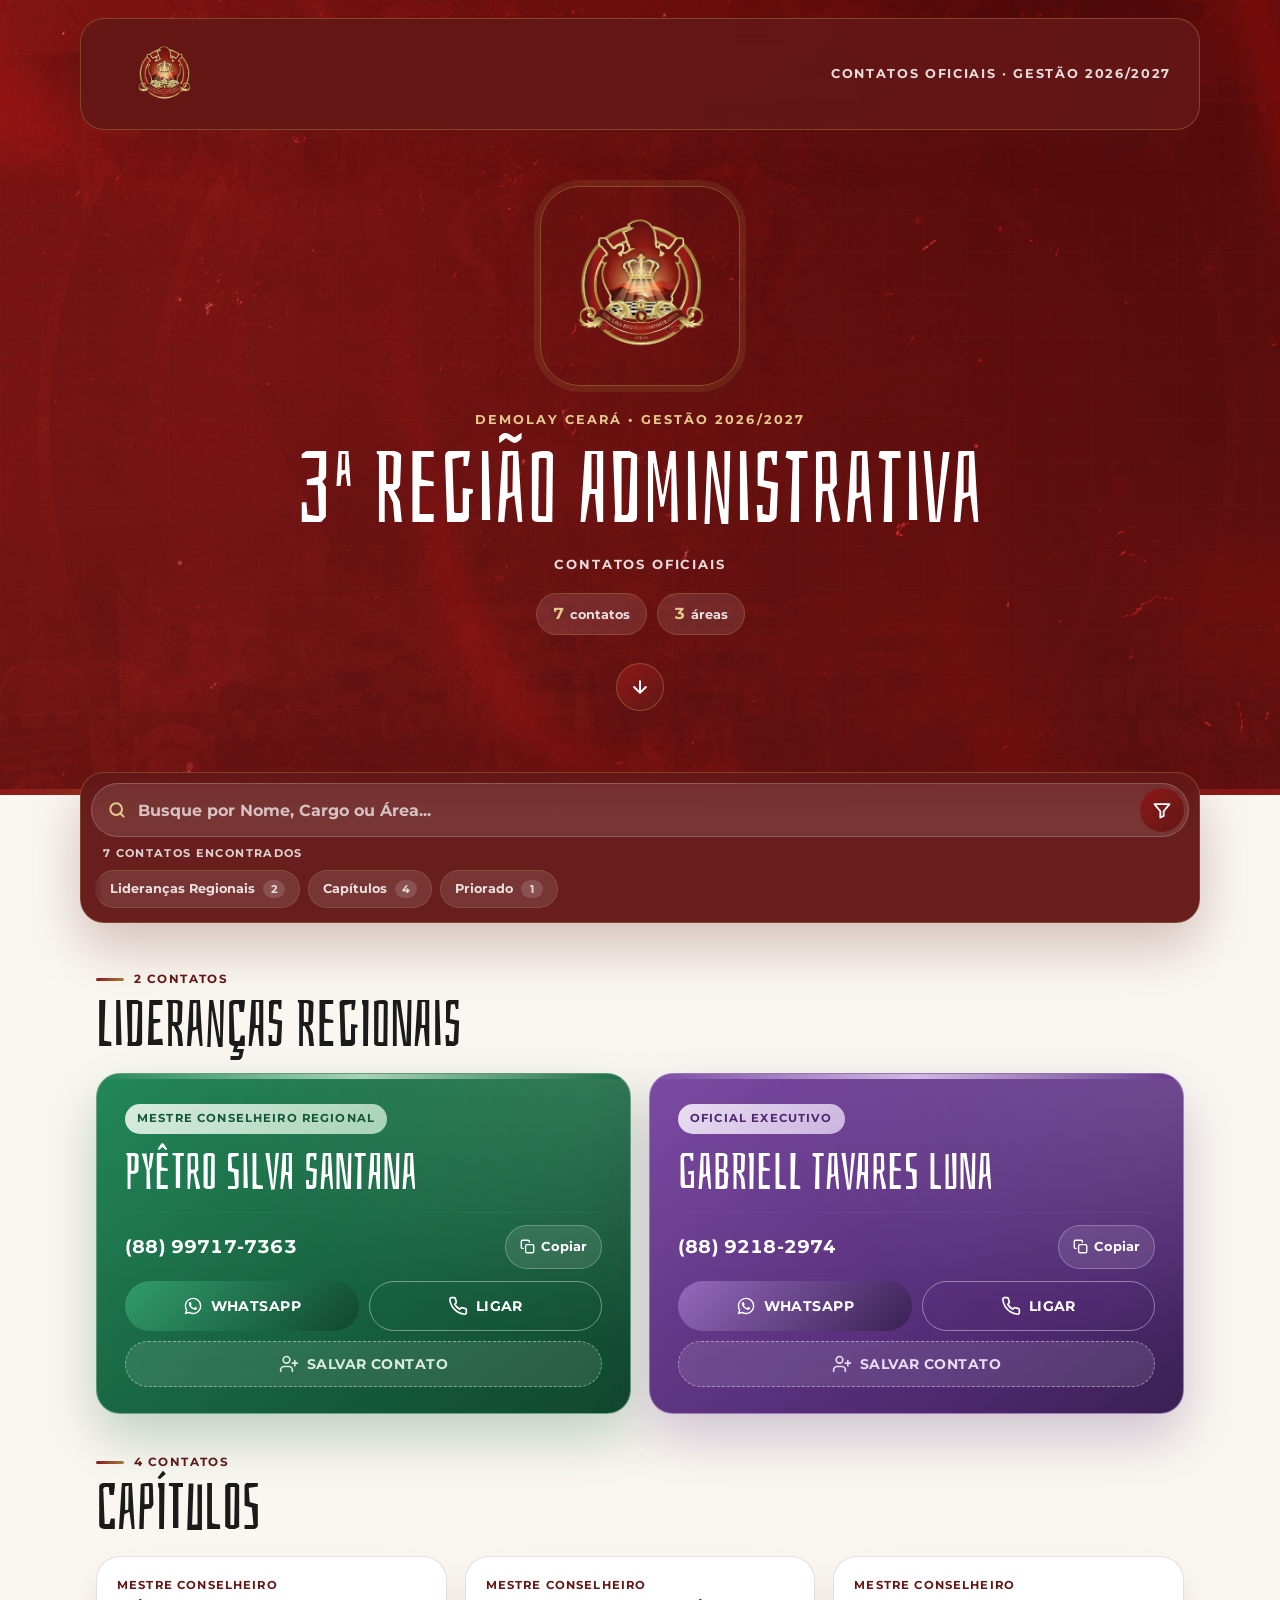
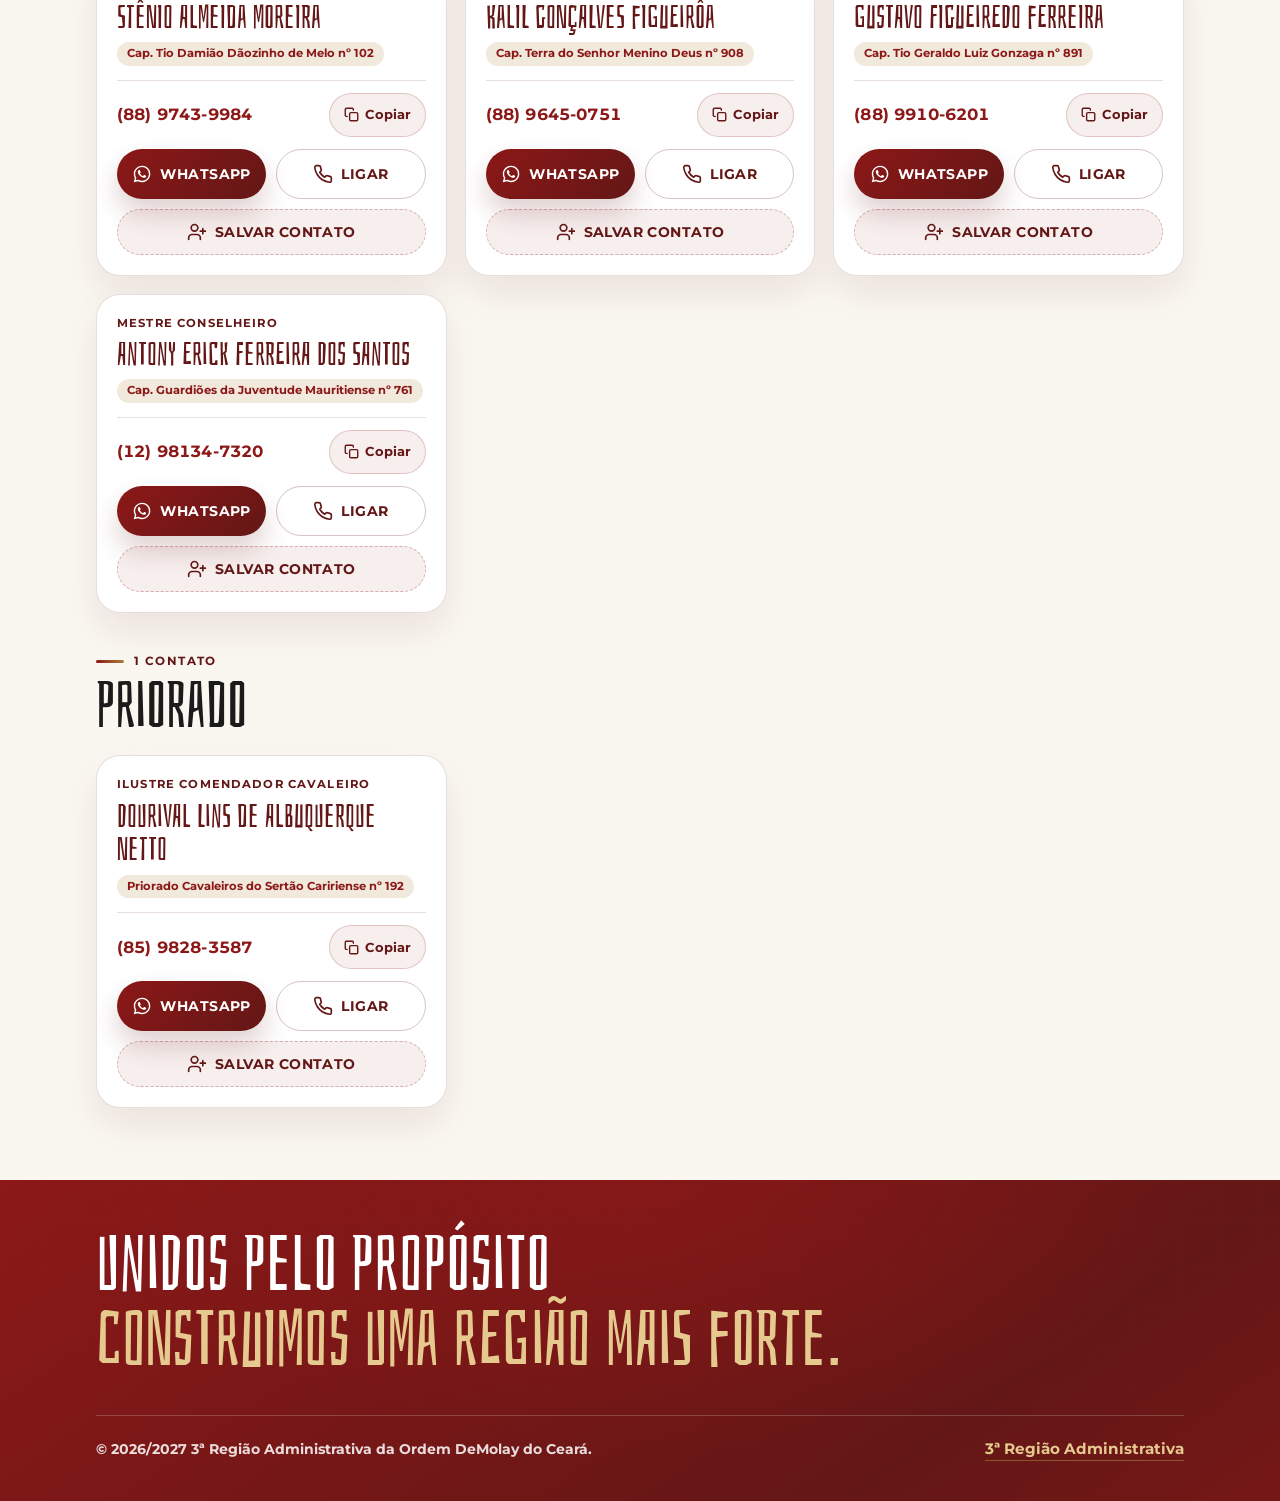
==== contatos.html @ b7b6406b "Create contatos.html" ====
<!DOCTYPE html>
<html lang="pt-BR">
<head>
  <meta charset="UTF-8">
  <meta name="viewport" content="width=device-width, initial-scale=1.0, viewport-fit=cover">
  <meta name="robots" content="noindex, nofollow">
  <meta name="theme-color" content="#0c0a0c">

  <title>Contatos · 3ª Região Administrativa DeMolay Ceará</title>
  <meta name="description" content="Diretório de contatos oficiais da 3ª Região Administrativa da Ordem DeMolay do Ceará.">

  <link rel="icon" type="image/png" href="assets/brasao-icon.png">
  <link rel="apple-touch-icon" href="assets/brasao-icon.png">

  <meta property="og:title" content="Contatos · 3ª Região Administrativa">
  <meta property="og:description" content="Contatos oficiais da 3ª Região Administrativa da Ordem DeMolay do Ceará.">
  <meta property="og:type" content="website">
  <meta property="og:image" content="assets/EMBLEMA 3° OFICIALARIA - GCE-CE.png">

  <link rel="preconnect" href="https://fonts.googleapis.com">
  <link rel="preconnect" href="https://fonts.gstatic.com" crossorigin>

  <link rel="stylesheet" href="css/style.css">
</head>

<body>
  <a class="skip-link" href="#directory">Pular para os contatos</a>

  <header class="hero">
    <div class="topbar">
      <div class="topbar-logo">
        <img src="assets/EMBLEMA 3° OFICIALARIA - GCE-CE.png"
             alt="Emblema da 3ª Região Administrativa"
             width="493" height="184">
      </div>

      <span class="topbar-label">Contatos oficiais · Gestão 2026/2027</span>
    </div>

    <div class="hero-inner">
      <img id="logo" class="hero-logo"
           src="assets/EMBLEMA 3° OFICIALARIA - GCE-CE.png"
           alt="Emblema da 3ª Região Administrativa"
           width="640" height="640">

      <p class="eyebrow" id="eyebrow">DeMolay Ceará • Gestão 2026/2027</p>

      <h1 class="title">
        <span id="title">3ª Região Administrativa</span>
        <span class="title-muted" id="subtitle"></span>
      </h1>

      <p class="tagline">Contatos oficiais</p>

      <div class="hero-stats" aria-hidden="true">
        <span class="stat"><b id="stat-contatos">0</b> contatos</span>
        <span class="stat"><b id="stat-areas">0</b> áreas</span>
      </div>

      <a href="#directory" class="explore-btn" aria-label="Ir para os contatos">
        <svg viewBox="0 0 24 24" aria-hidden="true">
          <path d="M12 5v14M5 12l7 7 7-7"/>
        </svg>
      </a>
    </div>
  </header>

  <div id="controls-sentinel" aria-hidden="true"></div>

  <div id="controls" class="controls">
    <div class="controls-surface">
      <div class="search-wrap">
        <svg class="search-icon" viewBox="0 0 24 24" aria-hidden="true">
          <circle cx="11" cy="11" r="7"/>
          <path d="m20 20-3.5-3.5"/>
        </svg>

        <label for="search" class="sr-only">Buscar contatos</label>

        <input type="search" id="search"
               placeholder="Busque por Nome, Cargo ou Área..."
               autocomplete="off" enterkeyhint="search">

        <button type="button" id="clear-btn" class="icon-btn clear-btn"
                aria-label="Limpar busca" hidden>
          <svg viewBox="0 0 24 24" aria-hidden="true">
            <path d="M6 6l12 12M18 6 6 18"/>
          </svg>
        </button>

        <button type="button" id="filter-btn" class="icon-btn filter-btn"
                aria-label="Filtrar por área" aria-haspopup="true"
                aria-expanded="false" aria-controls="filter-panel">
          <svg viewBox="0 0 24 24" aria-hidden="true">
            <path d="M3 5h18l-7 8.5V19l-4 2v-7.5z"/>
          </svg>
          <span class="filter-dot" hidden></span>
        </button>

        <div id="filter-panel" class="filter-panel" role="dialog"
             aria-label="Filtrar por área" hidden>
          <div class="filter-head">
            <p>Filtrar por área</p>
            <span id="filter-badge" class="badge">Todas</span>
          </div>
          <div id="filter-options" class="filter-options"
               role="radiogroup" aria-label="Áreas"></div>
        </div>
      </div>

      <p id="result-count" class="result-count" aria-live="polite"></p>
      <nav id="quicknav" class="quicknav" aria-label="Ir para uma área"></nav>
    </div>
  </div>

  <main id="directory" class="directory" tabindex="-1">
    <div class="container" id="directory-container">
      <p class="loader">Carregando contatos...</p>
    </div>
  </main>

  <footer class="footer">
    <div class="container footer-inner">
      <div class="footer-statement">
        <p class="footer-line">Unidos pelo Propósito</p>
        <p class="footer-line footer-line--muted">construimos uma Região mais forte.</p>
      </div>

      <div class="footer-bottom">
        <p id="footer-copy">
          © 2026/2027 3ª Região Administrativa da Ordem DeMolay do Ceará.
        </p>
        <span class="footer-site">3ª Região Administrativa</span>
      </div>
    </div>
  </footer>

  <button type="button" id="fab-top" class="fab-top"
          aria-label="Voltar ao topo">
    <svg viewBox="0 0 24 24" aria-hidden="true">
      <path d="M12 19V5M5 12l7-7 7 7"/>
    </svg>
  </button>

  <div id="toast" class="toast" role="status" aria-live="polite"></div>

  <script src="data/membros.js"></script>
  <script src="js/app.js"></script>
</body>
</html>
---- css/style.css ----
/* =========================================================
   3ª Região Administrativa — Diretório de contatos
   Identidade visual: vermelho, vermelho escuro e dourado
   Tipografia: Bahiana + Montserrat
   ========================================================= */

@font-face {
  font-family: "Bahiana";
  src: url("../assets/Bahiana-Regular.ttf") format("truetype");
  font-display: swap;
}

@font-face {
  font-family: "Montserrat";
  src: url("../assets/Montserrat-Bold.ttf") format("truetype");
  font-weight: 700 900;
  font-display: swap;
}

:root {
  --black: #1b1b1b;
  --ink: #631716;
  --ink-soft: #8C1818;
  --wine: #631716;
  --red: #8C1818;
  --wine-deep: #631716;
  --gold: #A6813C;
  --gold-strong: #A6813C;
  --cream: #faf7f1;
  --cream-strong: #f1e9dc;
  --card: #ffffff;
  --text: #292421;
  --border: rgba(99, 23, 22, 0.14);
  --shadow: 0 18px 38px rgba(99, 23, 22, 0.09);
  --wa: #25d366;
  --radius: 24px;
  --font: "Montserrat", "Segoe UI", system-ui, sans-serif;
  --font-display: "Bahiana", Georgia, serif;
}

*, *::before, *::after { box-sizing: border-box; }
[hidden] { display: none !important; }

html {
  scroll-behavior: smooth;
  -webkit-text-size-adjust: 100%;
}

body {
  margin: 0;
  min-height: 100vh;
  background: var(--cream);
  color: var(--text);
  font-family: var(--font);
  line-height: 1.5;
  overflow-x: hidden;
  -webkit-font-smoothing: antialiased;
  -webkit-tap-highlight-color: transparent;
}

::selection { background: var(--red); color: #fff; }

.sr-only {
  position: absolute;
  width: 1px;
  height: 1px;
  padding: 0;
  margin: -1px;
  overflow: hidden;
  clip: rect(0 0 0 0);
  white-space: nowrap;
  border: 0;
}

.skip-link {
  position: absolute;
  left: 12px;
  top: -60px;
  z-index: 100;
  background: var(--red);
  color: #fff;
  padding: 10px 16px;
  border-radius: 999px;
  font-weight: 800;
  text-decoration: none;
}

.skip-link:focus { top: 12px; }

:focus-visible {
  outline: 3px solid var(--gold);
  outline-offset: 3px;
}

.container {
  width: 100%;
  max-width: 1120px;
  margin: 0 auto;
  padding: 0 16px;
}

/* ---------- Cabeçalho ---------- */

.hero {
  position: relative;
  color: #fff;
  padding: 14px 14px 72px;
  background:
    linear-gradient(
      0deg,
      rgba(99, 23, 22, 0.68),
      rgba(99, 23, 22, 0.42)
    ),
    url("../assets/CAPA SITE DA 3.png") center center / cover no-repeat;
  overflow: hidden;
}

.hero::before {
  content: "";
  position: absolute;
  inset: 0;
  pointer-events: none;
  opacity: 0.15;
  background-image:
    linear-gradient(rgba(166, 129, 60, 0.2) 1px, transparent 1px),
    linear-gradient(90deg, rgba(166, 129, 60, 0.2) 1px, transparent 1px);
  background-size: 42px 42px;
  mask-image: linear-gradient(to bottom, transparent, #000 25%, #000 85%, transparent);
}

.hero::after {
  content: "";
  position: absolute;
  left: 0;
  right: 0;
  bottom: 0;
  height: 6px;
  background: linear-gradient(90deg, var(--red), var(--gold), var(--wine), var(--red));
}

.topbar {
  position: relative;
  z-index: 1;
  display: flex;
  align-items: center;
  justify-content: space-between;
  gap: 12px;
  max-width: 1120px;
  margin: 0 auto;
  min-height: 72px;
  padding: 12px 18px;
  background: rgba(99, 23, 22, 0.92);
  border: 1px solid rgba(166, 129, 60, 0.45);
  border-radius: 24px;
  box-shadow: 0 18px 38px rgba(99, 23, 22, 0.25);
  -webkit-backdrop-filter: blur(16px);
  backdrop-filter: blur(16px);
}

.topbar-logo {
  display: inline-flex;
  align-items: center;
  border-radius: 16px;
}

.topbar-logo img {
  display: block;
  width: 92px;
  max-height: 72px;
  object-fit: contain;
}

.topbar-label {
  color: rgba(255, 255, 255, 0.85);
  font-size: 0.72rem;
  font-weight: 700;
  letter-spacing: 0.13em;
  text-transform: uppercase;
  text-align: right;
}

.hero-inner {
  position: relative;
  z-index: 1;
  display: flex;
  flex-direction: column;
  align-items: center;
  max-width: 900px;
  margin: 0 auto;
  padding-top: 44px;
  text-align: center;
}

.hero-logo {
  width: 150px;
  height: 150px;
  object-fit: contain;
  margin-bottom: 24px;
  border-radius: 32px;
  border: 1px solid rgba(166, 129, 60, 0.55);
  box-shadow:
    0 0 0 6px rgba(166, 129, 60, 0.16),
    0 18px 40px rgba(99, 23, 22, 0.35);
}

.eyebrow {
  margin: 0 0 14px;
  color: #e5c98e;
  font-size: 0.72rem;
  font-weight: 700;
  letter-spacing: 0.16em;
  text-transform: uppercase;
}

.title {
  margin: 0 0 18px;
  font-family: var(--font-display);
  font-weight: 400;
  font-size: clamp(3.2rem, 12vw, 6.2rem);
  line-height: 0.95;
  letter-spacing: 0.01em;
  color: #fff;
}

.title span { display: block; }
.title-muted { color: #e5c98e; }
.title-muted:empty { display: none; }

.tagline {
  margin: 0 0 30px;
  color: rgba(255, 255, 255, 0.85);
  font-size: 0.82rem;
  font-weight: 700;
  letter-spacing: 0.14em;
  text-transform: uppercase;
}

.explore-btn {
  display: inline-flex;
  align-items: center;
  justify-content: center;
  width: 48px;
  height: 48px;
  border-radius: 50%;
  color: #fff;
  background: linear-gradient(135deg, var(--red), var(--wine));
  border: 1px solid rgba(166, 129, 60, 0.5);
  box-shadow: 0 14px 28px rgba(99, 23, 22, 0.3);
  transition: transform .2s, box-shadow .2s;
}

.explore-btn svg {
  width: 20px;
  height: 20px;
  fill: none;
  stroke: currentColor;
  stroke-width: 2.4;
  stroke-linecap: round;
  stroke-linejoin: round;
}

.explore-btn:hover {
  transform: translateY(3px);
  box-shadow: 0 18px 34px rgba(99, 23, 22, 0.4);
}

/* ---------- Barra de busca ---------- */

.controls {
  position: sticky;
  top: 0;
  z-index: 50;
  padding: 10px 12px 0;
  margin-top: -36px;
}

.controls-surface {
  max-width: 1120px;
  margin: 0 auto;
  padding: 10px 10px 8px;
  background: rgba(99, 23, 22, 0.97);
  border: 1px solid rgba(166, 129, 60, 0.4);
  border-radius: 24px;
  box-shadow: 0 24px 54px rgba(99, 23, 22, 0.25);
  -webkit-backdrop-filter: blur(16px);
  backdrop-filter: blur(16px);
}

.search-wrap { position: relative; z-index: 5; }

.search-icon {
  position: absolute;
  left: 16px;
  top: 50%;
  transform: translateY(-50%);
  width: 20px;
  height: 20px;
  fill: none;
  stroke: #e5c98e;
  stroke-width: 2.4;
  stroke-linecap: round;
  pointer-events: none;
}

#search {
  width: 100%;
  height: 54px;
  padding: 0 52px 0 46px;
  font: 700 16px/1 var(--font);
  color: #fff;
  background: rgba(255, 255, 255, 0.1);
  border: 1px solid rgba(255, 255, 255, 0.2);
  border-radius: 999px;
  outline: none;
  transition: border-color .2s, box-shadow .2s, background .2s;
  -webkit-appearance: none;
  appearance: none;
}

#search:not(:placeholder-shown) { padding-right: 96px; }
#search::-webkit-search-cancel-button { display: none; }

#search::placeholder {
  color: rgba(255, 255, 255, 0.7);
  font-size: 14px;
  font-weight: 700;
}

@media (min-width: 600px) {
  #search::placeholder { font-size: 16px; }
}

#search:focus {
  border-color: var(--gold);
  background: rgba(255, 255, 255, 0.15);
  box-shadow: 0 0 0 3px rgba(166, 129, 60, 0.2);
}

.icon-btn {
  position: absolute;
  top: 50%;
  transform: translateY(-50%);
  display: inline-flex;
  align-items: center;
  justify-content: center;
  width: 44px;
  height: 44px;
  padding: 0;
  border: 0;
  border-radius: 50%;
  background: transparent;
  color: #fff;
  cursor: pointer;
  transition: background .2s, color .2s;
}

.icon-btn svg {
  width: 20px;
  height: 20px;
  fill: none;
  stroke: currentColor;
  stroke-width: 2.2;
  stroke-linecap: round;
  stroke-linejoin: round;
}

.icon-btn:hover { background: rgba(255, 255, 255, 0.12); }

.filter-btn {
  right: 5px;
  background: linear-gradient(135deg, var(--red), var(--wine));
}

.filter-btn:hover {
  background: linear-gradient(135deg, #a52a2a, var(--wine));
}

.filter-btn[aria-expanded="true"] {
  background: var(--gold);
  color: var(--ink);
}

.clear-btn {
  right: 52px;
  color: rgba(255, 255, 255, 0.8);
}

.clear-btn svg {
  width: 16px;
  height: 16px;
}

.filter-dot {
  position: absolute;
  top: 6px;
  right: 6px;
  width: 10px;
  height: 10px;
  border-radius: 50%;
  background: #e5c98e;
  box-shadow: 0 0 0 2px var(--wine);
}

.filter-panel {
  position: absolute;
  top: calc(100% + 10px);
  right: 0;
  width: min(100%, 360px);
  padding: 10px;
  background: var(--card);
  border: 1px solid var(--border);
  border-radius: 20px;
  box-shadow: 0 24px 60px rgba(99, 23, 22, 0.2);
  max-height: min(60vh, calc(100vh - 140px));
  max-height: min(60dvh, calc(100dvh - 140px));
  overflow-y: auto;
  overscroll-behavior: contain;
  animation: drop .18s ease-out both;
}

.filter-head {
  display: flex;
  align-items: center;
  justify-content: space-between;
  padding: 4px 8px 10px;
  margin-bottom: 6px;
  border-bottom: 1px solid var(--border);
}

.filter-head p {
  margin: 0;
  color: var(--wine);
  font-size: 0.7rem;
  font-weight: 700;
  letter-spacing: 0.14em;
  text-transform: uppercase;
}

.badge {
  font-size: 0.72rem;
  font-weight: 700;
  padding: 3px 10px;
  border-radius: 999px;
  background: rgba(140, 24, 24, 0.1);
  color: var(--wine);
}

.filter-options {
  display: grid;
  gap: 4px;
}

.filter-option {
  display: flex;
  align-items: center;
  justify-content: space-between;
  gap: 10px;
  width: 100%;
  min-height: 48px;
  padding: 10px 14px;
  font: 700 15px/1.3 var(--font);
  text-align: left;
  color: var(--ink-soft);
  background: transparent;
  border: 0;
  border-radius: 14px;
  cursor: pointer;
  transition: background .15s, color .15s;
}

.filter-option:hover { background: var(--cream); }

.filter-option .count {
  min-width: 28px;
  padding: 2px 8px;
  font-size: 12px;
  text-align: center;
  border-radius: 999px;
  background: var(--cream-strong);
}

.filter-option[aria-checked="true"] {
  background: linear-gradient(135deg, var(--red), var(--wine));
  color: #fff;
}

.filter-option[aria-checked="true"] .count {
  background: rgba(255, 255, 255, 0.2);
}

.result-count {
  margin: 8px 12px 2px;
  color: rgba(255, 255, 255, 0.8);
  font-size: 0.7rem;
  font-weight: 700;
  letter-spacing: 0.12em;
  text-transform: uppercase;
}

/* ---------- Diretório ---------- */

.directory { padding: 8px 0 72px; outline: none; }

.loader, .empty {
  text-align: center;
  padding: 64px 16px;
  color: var(--ink);
  font-family: var(--font-display);
  font-size: 2rem;
  font-weight: 400;
  letter-spacing: 0;
}

.empty-hint {
  margin: 8px 0 0;
  font-size: 1rem;
  font-weight: 700;
  letter-spacing: 0;
  color: var(--text);
}

.section { padding-top: 40px; }
.section-head { margin-bottom: 18px; }

.section-eyebrow {
  margin: 0 0 6px;
  color: var(--wine);
  font-size: 0.74rem;
  font-weight: 700;
  letter-spacing: 0.12em;
  text-transform: uppercase;
}

.section-eyebrow::before {
  content: "";
  display: inline-block;
  width: 28px;
  height: 3px;
  margin-right: 10px;
  vertical-align: middle;
  border-radius: 3px;
  background: linear-gradient(90deg, var(--red), var(--gold));
}

.section-head h2 {
  margin: 0;
  color: #1b1b1b;
  font-family: var(--font-display);
  font-weight: 400;
  font-size: clamp(2.6rem, 8vw, 4rem);
  line-height: 0.95;
  letter-spacing: 0;
}

.grid {
  display: grid;
  grid-template-columns: 1fr;
  gap: 14px;
}

/* ---------- Cards ---------- */

.card {
  position: relative;
  display: flex;
  flex-direction: column;
  padding: 20px;
  background: var(--card);
  border: 1px solid var(--border);
  border-radius: var(--radius);
  box-shadow: var(--shadow);
  overflow: hidden;
  transition: transform .25s ease, border-color .25s ease, box-shadow .25s ease;
}

.card:hover, .card:focus-within {
  border-color: rgba(140, 24, 24, 0.35);
  box-shadow: 0 24px 48px rgba(99, 23, 22, 0.14);
}

@media (hover: hover) {
  .card:hover { transform: translateY(-4px); }
}

.card-cargo {
  margin: 0 0 6px;
  color: var(--wine);
  font-size: 0.72rem;
  font-weight: 700;
  letter-spacing: 0.1em;
  text-transform: uppercase;
}

.card-nome {
  margin: 0 0 14px;
  color: var(--ink);
  font-family: var(--font-display);
  font-weight: 400;
  font-size: 2rem;
  line-height: 1.05;
  letter-spacing: 0;
  overflow-wrap: anywhere;
}

.card-tags {
  display: flex;
  flex-wrap: wrap;
  gap: 6px;
  margin: -6px 0 14px;
}

.tag {
  padding: 3px 10px;
  font-size: 0.72rem;
  font-weight: 700;
  color: var(--ink-soft);
  background: var(--cream-strong);
  border-radius: 999px;
}

.tag--intl {
  color: var(--wine);
  background: rgba(140, 24, 24, 0.1);
}

.card--featured .tag {
  color: #fff;
  background: rgba(255, 255, 255, 0.15);
}

.card-phone {
  display: flex;
  align-items: center;
  justify-content: space-between;
  gap: 8px;
  margin-top: auto;
  padding-top: 12px;
  border-top: 1px solid var(--border);
}

.card-phone .num {
  color: var(--ink-soft);
  font-size: 1.02rem;
  font-weight: 700;
  font-variant-numeric: tabular-nums;
  letter-spacing: 0.01em;
}

.copy-btn {
  display: inline-flex;
  align-items: center;
  gap: 6px;
  min-height: 44px;
  padding: 0 14px;
  font: 700 13px/1 var(--font);
  color: var(--wine);
  background: rgba(140, 24, 24, 0.07);
  border: 1px solid rgba(140, 24, 24, 0.2);
  border-radius: 999px;
  cursor: pointer;
  transition: background .2s, color .2s, border-color .2s;
}

.copy-btn svg {
  width: 15px;
  height: 15px;
  fill: none;
  stroke: currentColor;
  stroke-width: 2.2;
  stroke-linecap: round;
}

.copy-btn:hover { background: rgba(140, 24, 24, 0.14); }

.copy-btn.copied {
  background: var(--wine);
  color: #fff;
  border-color: var(--wine);
}

.card-actions {
  display: grid;
  grid-template-columns: 1fr 1fr;
  gap: 10px;
  margin-top: 12px;
}

.btn {
  display: inline-flex;
  align-items: center;
  justify-content: center;
  gap: 8px;
  min-height: 50px;
  padding: 0 14px;
  font: 700 14px/1 var(--font);
  letter-spacing: 0.03em;
  text-transform: uppercase;
  text-decoration: none;
  border-radius: 999px;
  cursor: pointer;
  transition: transform .15s, filter .2s, background .2s, color .2s, box-shadow .2s;
}

.btn svg { width: 20px; height: 20px; flex: none; }
.btn:active { transform: scale(.97); }

.btn-wa {
  color: #fff;
  background: linear-gradient(135deg, var(--red), var(--wine));
  box-shadow: 0 14px 26px rgba(99, 23, 22, 0.2);
}

.btn-wa svg { fill: currentColor; }

.btn-wa:hover {
  filter: brightness(1.1);
  box-shadow: 0 18px 32px rgba(99, 23, 22, 0.28);
}

.btn-call {
  color: var(--ink);
  background: transparent;
  border: 1.5px solid rgba(99, 23, 22, 0.25);
}

.btn-call svg {
  fill: none;
  stroke: currentColor;
  stroke-width: 2;
  stroke-linecap: round;
  stroke-linejoin: round;
}

.btn-call:hover {
  background: var(--ink);
  border-color: var(--ink);
  color: #fff;
}

.no-phone {
  margin-top: auto;
  padding-top: 12px;
  border-top: 1px solid var(--border);
  font-size: 0.85rem;
  color: var(--text);
}

/* ---------- Card em destaque ---------- */

.card--featured {
  padding: 26px 22px 22px;
  color: #fff;
  background:
    radial-gradient(ellipse at 100% 0%, rgba(166, 129, 60, 0.22), transparent 55%),
    linear-gradient(145deg, #8C1818, #631716 75%, #751817);
  border-color: rgba(166, 129, 60, 0.5);
  box-shadow: 0 24px 54px rgba(99, 23, 22, 0.25);
}

.card--featured::before {
  content: "";
  position: absolute;
  left: 0;
  right: 0;
  top: 0;
  height: 5px;
  background: linear-gradient(90deg, var(--red), var(--gold), var(--wine), var(--red));
}

.card--featured:hover, .card--featured:focus-within {
  border-color: rgba(166, 129, 60, 0.75);
  box-shadow:
    0 28px 60px rgba(99, 23, 22, 0.3),
    0 0 0 1px rgba(166, 129, 60, 0.25);
}

.card--featured .card-cargo {
  align-self: flex-start;
  margin-bottom: 14px;
  padding: 6px 12px;
  border-radius: 999px;
  color: var(--ink);
  background: linear-gradient(135deg, #e5c98e, var(--gold));
}

.card--featured .card-nome {
  color: #fff;
  font-size: 2.7rem;
  line-height: 0.98;
}

.card--featured .card-phone {
  border-top-color: rgba(255, 255, 255, 0.2);
}

.card--featured .card-phone .num {
  color: #fff;
  font-size: 1.15rem;
}

.card--featured .copy-btn {
  color: #fff;
  background: rgba(255, 255, 255, 0.1);
  border-color: rgba(255, 255, 255, 0.2);
}

.card--featured .copy-btn:hover { background: rgba(255, 255, 255, 0.18); }

.card--featured .copy-btn.copied {
  background: var(--gold);
  color: var(--ink);
  border-color: var(--gold);
}

.card--featured .btn-call {
  color: #fff;
  border-color: rgba(255, 255, 255, 0.4);
}

.card--featured .btn-call:hover {
  background: #fff;
  color: var(--ink);
  border-color: #fff;
}

/* ---------- Destaque de liderança ---------- */

.card--lead { border-color: rgba(140, 24, 24, 0.3); }

.card--lead::before {
  content: "";
  position: absolute;
  left: 0;
  top: 0;
  bottom: 0;
  width: 5px;
  background: linear-gradient(180deg, var(--red), var(--gold));
}

/* ---------- Toast ---------- */

.toast {
  position: fixed;
  left: 50%;
  bottom: calc(20px + env(safe-area-inset-bottom));
  z-index: 200;
  transform: translate(-50%, 20px);
  padding: 12px 20px;
  font: 700 14px/1.2 var(--font);
  color: #fff;
  background: var(--wine);
  border: 1px solid rgba(166, 129, 60, 0.55);
  border-radius: 999px;
  box-shadow: 0 16px 36px rgba(99, 23, 22, 0.25);
  opacity: 0;
  pointer-events: none;
  transition: opacity .25s, transform .25s;
}

.toast.show {
  opacity: 1;
  transform: translate(-50%, 0);
}

/* ---------- Rodapé ---------- */

.footer {
  position: relative;
  color: #fff;
  padding: 48px 0 calc(40px + env(safe-area-inset-bottom));
  background:
    radial-gradient(ellipse at 50% 0%, rgba(140, 24, 24, 0.65), transparent 60%),
    linear-gradient(145deg, #8C1818, #631716 75%, #751817);
  overflow: hidden;
}

.footer::before {
  content: "";
  position: absolute;
  inset: 0;
  pointer-events: none;
  opacity: 0.13;
  background-image:
    linear-gradient(rgba(166, 129, 60, 0.2) 1px, transparent 1px),
    linear-gradient(90deg, rgba(166, 129, 60, 0.2) 1px, transparent 1px);
  background-size: 42px 42px;
  mask-image: linear-gradient(to bottom, #000, transparent);
}

.footer-inner {
  position: relative;
  z-index: 1;
}

.footer-line {
  margin: 0;
  font-family: var(--font-display);
  font-size: clamp(2.8rem, 9vw, 4.8rem);
  font-weight: 400;
  line-height: 0.98;
  letter-spacing: 0;
  color: #fff;
}

.footer-line--muted { color: #e5c98e; }

.footer-bottom {
  display: flex;
  flex-wrap: wrap;
  gap: 10px 24px;
  align-items: center;
  justify-content: space-between;
  margin-top: 36px;
  padding: 22px 0 0;
  border-top: 1px solid rgba(255, 255, 255, 0.2);
}

.footer-bottom p {
  margin: 0;
  font-size: 0.88rem;
  color: rgba(255, 255, 255, 0.85);
}

.footer-site {
  color: #e5c98e;
  font-weight: 700;
  font-size: 0.95rem;
  text-decoration: none;
  border-bottom: 1px solid rgba(166, 129, 60, 0.6);
}

.footer-site:hover {
  border-bottom-color: #fff;
  color: #fff;
}

.to-top {
  position: absolute;
  right: 16px;
  bottom: calc(36px + env(safe-area-inset-bottom));
  display: inline-flex;
  align-items: center;
  justify-content: center;
  width: 52px;
  height: 52px;
  border-radius: 50%;
  color: #fff;
  background: var(--red);
  border: 1px solid rgba(166, 129, 60, 0.5);
  box-shadow: 0 12px 26px rgba(99, 23, 22, 0.3);
  transition: transform .2s, background .2s;
}

.to-top svg {
  width: 22px;
  height: 22px;
  fill: none;
  stroke: currentColor;
  stroke-width: 2.6;
  stroke-linecap: round;
  stroke-linejoin: round;
}

.to-top:hover {
  transform: translateY(-3px);
  background: var(--gold);
}

/* ---------- Telas maiores ---------- */

@media (min-width: 600px) {
  .hero { padding: 18px 18px 84px; }

  .topbar {
    min-height: 88px;
    padding: 14px 28px;
  }

  .topbar-logo img {
    width: 110px;
    max-height: 82px;
  }

  .topbar-label { font-size: 0.8rem; }

  .grid {
    grid-template-columns: repeat(2, 1fr);
    gap: 18px;
  }

  .eyebrow { font-size: 0.8rem; }

  .hero-logo {
    width: 176px;
    height: 176px;
  }

  .controls { padding: 12px 18px 0; }
}

@media (min-width: 900px) {
  .hero-inner { padding-top: 56px; }

  .grid { grid-template-columns: repeat(3, 1fr); }

  .grid--featured {
    grid-template-columns: repeat(auto-fit, minmax(300px, 1fr));
  }

  .card--featured { padding: 30px 28px 26px; }
  .card--featured .card-nome { font-size: 3.2rem; }

  .hero-logo {
    width: 200px;
    height: 200px;
    border-radius: 40px;
  }

  .to-top { right: 32px; }
}

/* ---------- Animações ---------- */

@keyframes cardIn {
  from { opacity: 0; transform: translateY(16px); }
  to { opacity: 1; transform: translateY(0); }
}

@keyframes rise {
  from { opacity: 0; translate: 0 18px; }
  to { opacity: 1; translate: 0 0; }
}

@keyframes drop {
  from { opacity: 0; transform: translateY(-6px); }
  to { opacity: 1; transform: none; }
}

@media (prefers-reduced-motion: reduce) {
  *, *::before, *::after {
    animation-duration: .01ms !important;
    animation-iteration-count: 1 !important;
    animation-delay: 0ms !important;
    transition-duration: .01ms !important;
  }

  html { scroll-behavior: auto; }
}

/* ---------- Interações e efeitos ---------- */

.js-anim .card {
  opacity: 0;
  translate: 0 26px;
  scale: .98;
}

.js-anim .card.is-visible {
  opacity: 1;
  translate: 0 0;
  scale: 1;
  transition:
    opacity .6s cubic-bezier(.2,.7,.2,1) var(--d, 0ms),
    translate .6s cubic-bezier(.2,.7,.2,1) var(--d, 0ms),
    scale .6s cubic-bezier(.2,.7,.2,1) var(--d, 0ms),
    transform .25s ease,
    border-color .25s ease,
    box-shadow .25s ease;
}

.card::after {
  content: "";
  position: absolute;
  inset: 0;
  border-radius: inherit;
  background: radial-gradient(
    420px circle at var(--mx, 50%) var(--my, 50%),
    rgba(166, 129, 60, 0.16),
    transparent 45%
  );
  opacity: 0;
  transition: opacity .3s ease;
  pointer-events: none;
}

.card--featured::after {
  background: radial-gradient(
    460px circle at var(--mx, 50%) var(--my, 50%),
    rgba(229, 201, 142, 0.2),
    transparent 45%
  );
}

.card.is-tilting {
  transform: perspective(900px)
    rotateX(var(--rx, 0deg))
    rotateY(var(--ry, 0deg))
    translateY(-4px);
  transition: transform .08s linear, border-color .25s ease, box-shadow .25s ease;
}

.card.is-tilting::after { opacity: 1; }

.card > * {
  position: relative;
  z-index: 1;
}

.card-nome {
  background: linear-gradient(90deg, var(--red), var(--gold))
    left bottom / 0 2px no-repeat;
  transition: background-size .35s ease;
}

.card:hover .card-nome { background-size: 100% 2px; }

.btn, .copy-btn, .chip, .filter-option, .explore-btn, .fab-top {
  position: relative;
  overflow: hidden;
}

.btn-wa::before {
  content: "";
  position: absolute;
  top: 0;
  bottom: 0;
  left: -60%;
  width: 40%;
  background: linear-gradient(
    105deg,
    transparent,
    rgba(255, 255, 255, 0.35),
    transparent
  );
  transform: skewX(-20deg);
  transition: left .6s ease;
}

.btn-wa:hover::before { left: 120%; }

.btn:hover svg { animation: wiggle .5s ease; }

.copy-btn:hover svg {
  transform: translateY(-1px) rotate(-8deg);
  transition: transform .2s;
}

.copy-btn.copied svg { animation: pop .35s ease; }

.ripple {
  position: absolute;
  border-radius: 50%;
  background: currentColor;
  opacity: .25;
  transform: scale(0);
  animation: ripple .6s ease-out forwards;
  pointer-events: none;
}

mark {
  color: inherit;
  background: linear-gradient(
    transparent 55%,
    rgba(166, 129, 60, 0.4) 55%
  );
  border-radius: 2px;
  padding: 0 1px;
}

.card--featured mark {
  background: linear-gradient(
    transparent 55%,
    rgba(166, 129, 60, 0.5) 55%
  );
}

/* ---------- Cabeçalho animado ---------- */

.hero {
  background-position:
    center calc(50% + var(--py, 0px)),
    0 0;
}

.hero-inner { opacity: var(--fade, 1); }

.hero-inner > * {
  animation: rise .8s cubic-bezier(.2,.7,.2,1) both;
}

.hero-inner > :nth-child(2) { animation-delay: .1s; }
.hero-inner > :nth-child(3) { animation-delay: .2s; }
.hero-inner > :nth-child(4) { animation-delay: .35s; }
.hero-inner > :nth-child(5) { animation-delay: .45s; }
.hero-inner > :nth-child(6) { animation-delay: .55s; }

.title-muted {
  animation: rise .8s cubic-bezier(.2,.7,.2,1) .3s both;
}

.hero-logo {
  transform: perspective(700px)
    rotateY(var(--lx, 0deg))
    rotateX(var(--ly, 0deg));
  transition: transform .4s ease;
}

.js-anim .hero-logo {
  animation:
    rise .8s cubic-bezier(.2,.7,.2,1) both,
    float 6s ease-in-out 1s infinite;
}

@keyframes float {
  0%, 100% { translate: 0 0; }
  50% { translate: 0 -8px; }
}

.hero-stats {
  display: flex;
  gap: 10px;
  justify-content: center;
  flex-wrap: wrap;
  margin: -12px 0 28px;
}

.stat {
  padding: 8px 16px;
  color: rgba(255, 255, 255, 0.85);
  font-size: 0.8rem;
  font-weight: 700;
  background: rgba(255, 255, 255, 0.1);
  border: 1px solid rgba(166, 129, 60, 0.4);
  border-radius: 999px;
  -webkit-backdrop-filter: blur(6px);
  backdrop-filter: blur(6px);
}

.stat b {
  color: #e5c98e;
  font-size: 1rem;
  font-variant-numeric: tabular-nums;
  margin-right: 2px;
}

.explore-btn { animation: bob 2.2s ease-in-out 1.2s infinite; }

@keyframes bob {
  0%, 100% { translate: 0 0; }
  50% { translate: 0 6px; }
}

/* ---------- Busca compacta ao rolar ---------- */

#controls-sentinel {
  height: 1px;
  margin-bottom: -1px;
}

.controls-surface {
  transition: padding .25s ease, border-radius .25s ease, box-shadow .25s ease;
}

.controls.is-stuck .controls-surface {
  padding: 8px 8px 6px;
  border-radius: 20px;
  box-shadow:
    0 18px 40px rgba(99, 23, 22, 0.3),
    0 0 0 1px rgba(166, 129, 60, 0.3);
}

.result-count.bump { animation: bump .4s ease; }

/* ---------- Atalhos de seção ---------- */

.quicknav {
  position: relative;
  z-index: 1;
  display: flex;
  gap: 8px;
  margin: 6px 0 2px;
  padding: 2px 4px 4px;
  overflow-x: auto;
  scroll-snap-type: x proximity;
  scrollbar-width: none;
  -webkit-mask-image: linear-gradient(
    90deg,
    transparent,
    #000 12px,
    #000 calc(100% - 24px),
    transparent
  );
  mask-image: linear-gradient(
    90deg,
    transparent,
    #000 12px,
    #000 calc(100% - 24px),
    transparent
  );
}

.quicknav::-webkit-scrollbar { display: none; }

.chip {
  flex: none;
  display: inline-flex;
  align-items: center;
  gap: 8px;
  min-height: 38px;
  padding: 0 14px;
  scroll-snap-align: center;
  color: rgba(255, 255, 255, 0.85);
  font-size: 0.8rem;
  font-weight: 700;
  text-decoration: none;
  white-space: nowrap;
  background: rgba(255, 255, 255, 0.1);
  border: 1px solid rgba(166, 129, 60, 0.35);
  border-radius: 999px;
  transition: background .2s, color .2s, border-color .2s, transform .2s;
}

.chip span {
  min-width: 22px;
  padding: 1px 6px;
  font-size: 0.7rem;
  text-align: center;
  color: rgba(255, 255, 255, 0.8);
  background: rgba(255, 255, 255, 0.14);
  border-radius: 999px;
}

.chip:hover {
  color: #fff;
  border-color: rgba(166, 129, 60, 0.7);
  transform: translateY(-1px);
}

.chip.is-active {
  color: #fff;
  background: linear-gradient(135deg, var(--red), var(--wine));
  border-color: var(--gold);
  box-shadow: 0 6px 16px rgba(99, 23, 22, 0.3);
}

.chip.is-active span {
  background: rgba(255, 255, 255, 0.22);
  color: #fff;
}

.section { scroll-margin-top: 150px; }

/* ---------- Botão voltar ao topo ---------- */

.fab-top {
  position: fixed;
  right: 16px;
  bottom: calc(18px + env(safe-area-inset-bottom));
  z-index: 60;
  display: inline-flex;
  align-items: center;
  justify-content: center;
  width: 52px;
  height: 52px;
  padding: 0;
  color: #fff;
  background: linear-gradient(135deg, var(--red), var(--wine));
  border: 1px solid rgba(166, 129, 60, 0.5);
  border-radius: 50%;
  box-shadow: 0 14px 30px rgba(99, 23, 22, 0.3);
  cursor: pointer;
  opacity: 0;
  translate: 0 20px;
  scale: .8;
  pointer-events: none;
  transition: opacity .3s, translate .3s, scale .3s, box-shadow .2s;
}

.fab-top svg {
  width: 22px;
  height: 22px;
  fill: none;
  stroke: currentColor;
  stroke-width: 2.6;
  stroke-linecap: round;
  stroke-linejoin: round;
}

.fab-top.is-shown {
  opacity: 1;
  translate: 0 0;
  scale: 1;
  pointer-events: auto;
}

.fab-top:hover { box-shadow: 0 18px 36px rgba(99, 23, 22, 0.4); }
.fab-top:hover svg { animation: up .6s ease; }

.toast { bottom: calc(84px + env(safe-area-inset-bottom)); }

.section-eyebrow::before { transition: width .6s ease; }
.section:hover .section-eyebrow::before { width: 44px; }

@keyframes ripple {
  to { transform: scale(1); opacity: 0; }
}

@keyframes wiggle {
  0%, 100% { transform: rotate(0); }
  25% { transform: rotate(-12deg); }
  60% { transform: rotate(10deg); }
}

@keyframes pop {
  0% { transform: scale(.4); }
  70% { transform: scale(1.25); }
  100% { transform: scale(1); }
}

@keyframes bump {
  0%, 100% { transform: none; }
  40% { transform: translateY(-2px); color: #e5c98e; }
}

@keyframes up {
  0%, 100% { transform: none; }
  50% { transform: translateY(-4px); }
}

@media (prefers-reduced-motion: reduce) {
  .js-anim .card {
    opacity: 1;
    translate: none;
    scale: none;
  }

  .hero-inner { opacity: 1; }
}

/* ---------- Botão salvar contato ---------- */

.btn-save {
  grid-column: 1 / -1;
  min-height: 46px;
  color: var(--wine);
  background: rgba(140, 24, 24, 0.07);
  border: 1.5px dashed rgba(140, 24, 24, 0.3);
  font-family: var(--font);
}

.btn-save svg {
  fill: none;
  stroke: currentColor;
  stroke-width: 2;
  stroke-linecap: round;
  stroke-linejoin: round;
}

.btn-save:hover {
  background: var(--red);
  color: #fff;
  border-style: solid;
  border-color: var(--red);
}

.card--featured .btn-save {
  color: #e5c98e;
  background: rgba(166, 129, 60, 0.12);
  border-color: rgba(166, 129, 60, 0.55);
}

.card--featured .btn-save:hover {
  background: var(--gold);
  color: var(--ink);
  border-color: var(--gold);
}

/* =========================================================
   IDENTIDADE VISUAL DAS LIDERANÇAS REGIONAIS
   MCR: Verde
   OE: Roxo
   ========================================================= */

/* ---------- MESTRE CONSELHEIRO REGIONAL ---------- */

.card--mcr:not(.card--featured) {
  background: linear-gradient(145deg, #ffffff, #e8f4ec);
  border-color: rgba(35, 135, 90, 0.35);
  box-shadow: 0 18px 38px rgba(23, 107, 69, 0.10);
}

.card--mcr:not(.card--featured)::before {
  content: "";
  position: absolute;
  left: 0;
  top: 0;
  bottom: 0;
  width: 5px;
  background: linear-gradient(180deg, #23875a, #176b45);
}

.card--mcr .card-cargo { color: #176b45; }

.card--mcr .card-nome {
  color: #145638;
  background-image: linear-gradient(90deg, #23875a, #8bbd9e);
}

.card--mcr .card-phone { border-top-color: rgba(35, 135, 90, 0.25); }
.card--mcr .card-phone .num { color: #176b45; }

.card--mcr .copy-btn {
  color: #176b45;
  background: rgba(35, 135, 90, 0.08);
  border-color: rgba(35, 135, 90, 0.25);
}

.card--mcr .copy-btn:hover,
.card--mcr .copy-btn.copied {
  color: #fff;
  background: #176b45;
  border-color: #176b45;
}

.card--mcr .btn-wa {
  background: linear-gradient(135deg, #23875a, #145638);
  box-shadow: 0 12px 24px rgba(23, 107, 69, 0.2);
}

.card--mcr .btn-call {
  color: #176b45;
  border-color: rgba(35, 135, 90, 0.4);
}

.card--mcr .btn-call:hover {
  color: #fff;
  background: #176b45;
  border-color: #176b45;
}

.card--mcr .btn-save {
  color: #176b45;
  background: rgba(35, 135, 90, 0.08);
  border-color: rgba(35, 135, 90, 0.35);
}

.card--mcr .btn-save:hover {
  color: #fff;
  background: #176b45;
  border-color: #176b45;
}

.card--mcr .tag {
  color: #176b45;
  background: #d8ebdf;
}

.card--mcr.card--featured {
  background:
    radial-gradient(ellipse at 100% 0%, rgba(139, 189, 158, 0.22), transparent 55%),
    linear-gradient(145deg, #23875a, #145638 75%, #10472f);
  border-color: rgba(139, 189, 158, 0.65);
  box-shadow: 0 24px 54px rgba(20, 86, 56, 0.25);
}

.card--mcr.card--featured::before {
  background: linear-gradient(90deg, #23875a, #a8d3b7, #176b45);
}

.card--mcr.card--featured .card-cargo {
  color: #145638;
  background: linear-gradient(135deg, #d8ebdf, #a8d3b7);
}

.card--mcr.card--featured .card-nome {
  color: #fff;
  background-image: linear-gradient(90deg, #a8d3b7, #ffffff);
}

.card--mcr.card--featured .card-phone .num { color: #fff; }

.card--mcr.card--featured .copy-btn {
  color: #fff;
  background: rgba(255, 255, 255, 0.1);
  border-color: rgba(255, 255, 255, 0.25);
}

.card--mcr.card--featured .btn-wa {
  background: linear-gradient(135deg, #319c6c, #10472f);
}

.card--mcr.card--featured .btn-call {
  color: #fff;
  border-color: rgba(255, 255, 255, 0.4);
}

.card--mcr.card--featured .btn-call:hover {
  color: #145638;
  background: #fff;
  border-color: #fff;
}

.card--mcr.card--featured .btn-save {
  color: #d8ebdf;
  background: rgba(255, 255, 255, 0.1);
  border-color: rgba(216, 235, 223, 0.5);
}

.card--mcr.card--featured .btn-save:hover {
  color: #145638;
  background: #d8ebdf;
  border-color: #d8ebdf;
}

/* ---------- OFICIAL EXECUTIVO ---------- */

.card--oe:not(.card--featured) {
  background: linear-gradient(145deg, #ffffff, #f1eaf7);
  border-color: rgba(123, 75, 163, 0.35);
  box-shadow: 0 18px 38px rgba(99, 53, 139, 0.10);
}

.card--oe:not(.card--featured)::before {
  content: "";
  position: absolute;
  left: 0;
  top: 0;
  bottom: 0;
  width: 5px;
  background: linear-gradient(180deg, #8b5bb5, #63358b);
}

.card--oe .card-cargo { color: #63358b; }

.card--oe .card-nome {
  color: #4e286f;
  background-image: linear-gradient(90deg, #7b4ba3, #b99bd2);
}

.card--oe .card-phone { border-top-color: rgba(123, 75, 163, 0.25); }
.card--oe .card-phone .num { color: #63358b; }

.card--oe .copy-btn {
  color: #63358b;
  background: rgba(123, 75, 163, 0.08);
  border-color: rgba(123, 75, 163, 0.25);
}

.card--oe .copy-btn:hover,
.card--oe .copy-btn.copied {
  color: #fff;
  background: #63358b;
  border-color: #63358b;
}

.card--oe .btn-wa {
  background: linear-gradient(135deg, #8b5bb5, #4e286f);
  box-shadow: 0 12px 24px rgba(99, 53, 139, 0.2);
}

.card--oe .btn-call {
  color: #63358b;
  border-color: rgba(123, 75, 163, 0.4);
}

.card--oe .btn-call:hover {
  color: #fff;
  background: #63358b;
  border-color: #63358b;
}

.card--oe .btn-save {
  color: #63358b;
  background: rgba(123, 75, 163, 0.08);
  border-color: rgba(123, 75, 163, 0.35);
}

.card--oe .btn-save:hover {
  color: #fff;
  background: #63358b;
  border-color: #63358b;
}

.card--oe .tag {
  color: #63358b;
  background: #e8dcf1;
}

.card--oe.card--featured {
  background:
    radial-gradient(ellipse at 100% 0%, rgba(185, 155, 210, 0.22), transparent 55%),
    linear-gradient(145deg, #7b4ba3, #4e286f 75%, #392052);
  border-color: rgba(185, 155, 210, 0.65);
  box-shadow: 0 24px 54px rgba(78, 40, 111, 0.25);
}

.card--oe.card--featured::before {
  background: linear-gradient(90deg, #7b4ba3, #d0b9e3, #63358b);
}

.card--oe.card--featured .card-cargo {
  color: #4e286f;
  background: linear-gradient(135deg, #e8dcf1, #cbb5df);
}

.card--oe.card--featured .card-nome {
  color: #fff;
  background-image: linear-gradient(90deg, #cbb5df, #ffffff);
}

.card--oe.card--featured .card-phone .num { color: #fff; }

.card--oe.card--featured .copy-btn {
  color: #fff;
  background: rgba(255, 255, 255, 0.1);
  border-color: rgba(255, 255, 255, 0.25);
}

.card--oe.card--featured .btn-wa {
  background: linear-gradient(135deg, #9669bd, #392052);
}

.card--oe.card--featured .btn-call {
  color: #fff;
  border-color: rgba(255, 255, 255, 0.4);
}

.card--oe.card--featured .btn-call:hover {
  color: #4e286f;
  background: #fff;
  border-color: #fff;
}

.card--oe.card--featured .btn-save {
  color: #e8dcf1;
  background: rgba(255, 255, 255, 0.1);
  border-color: rgba(232, 220, 241, 0.5);
}

.card--oe.card--featured .btn-save:hover {
  color: #4e286f;
  background: #e8dcf1;
  border-color: #e8dcf1;
}
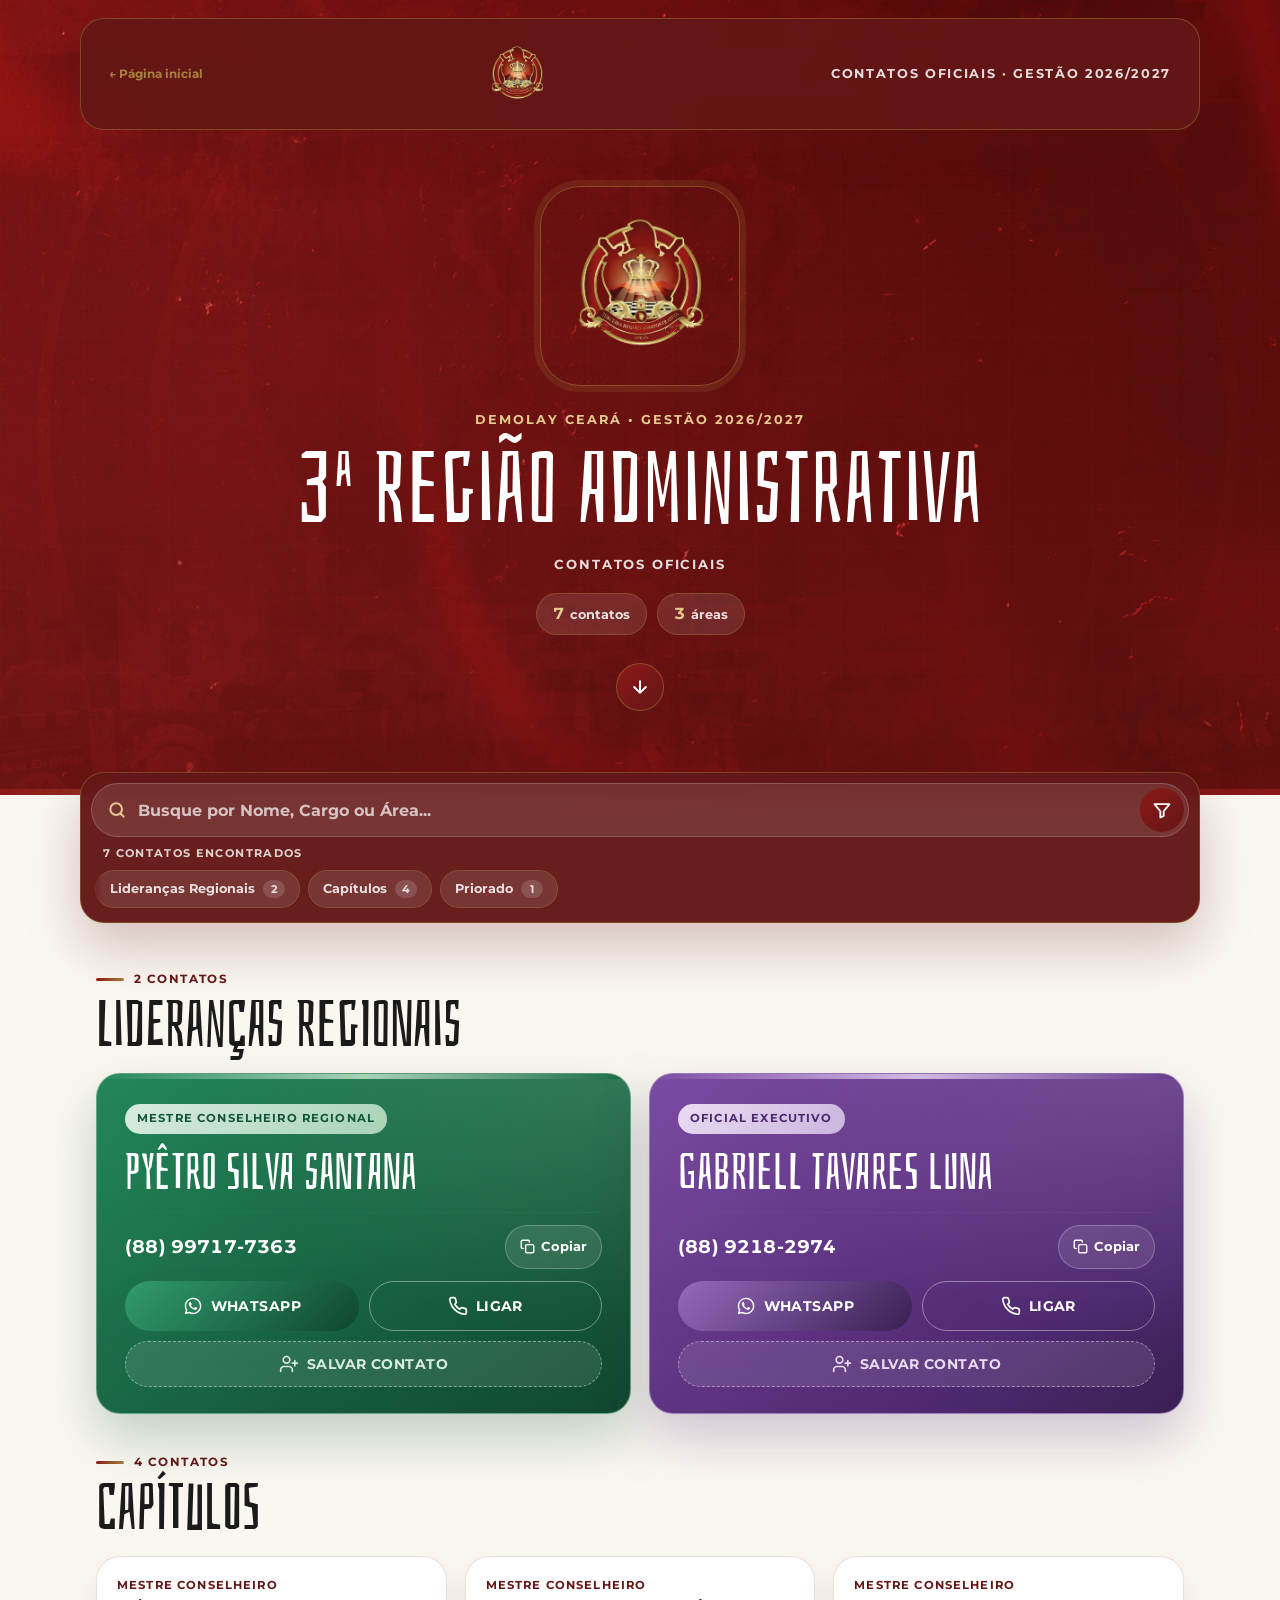
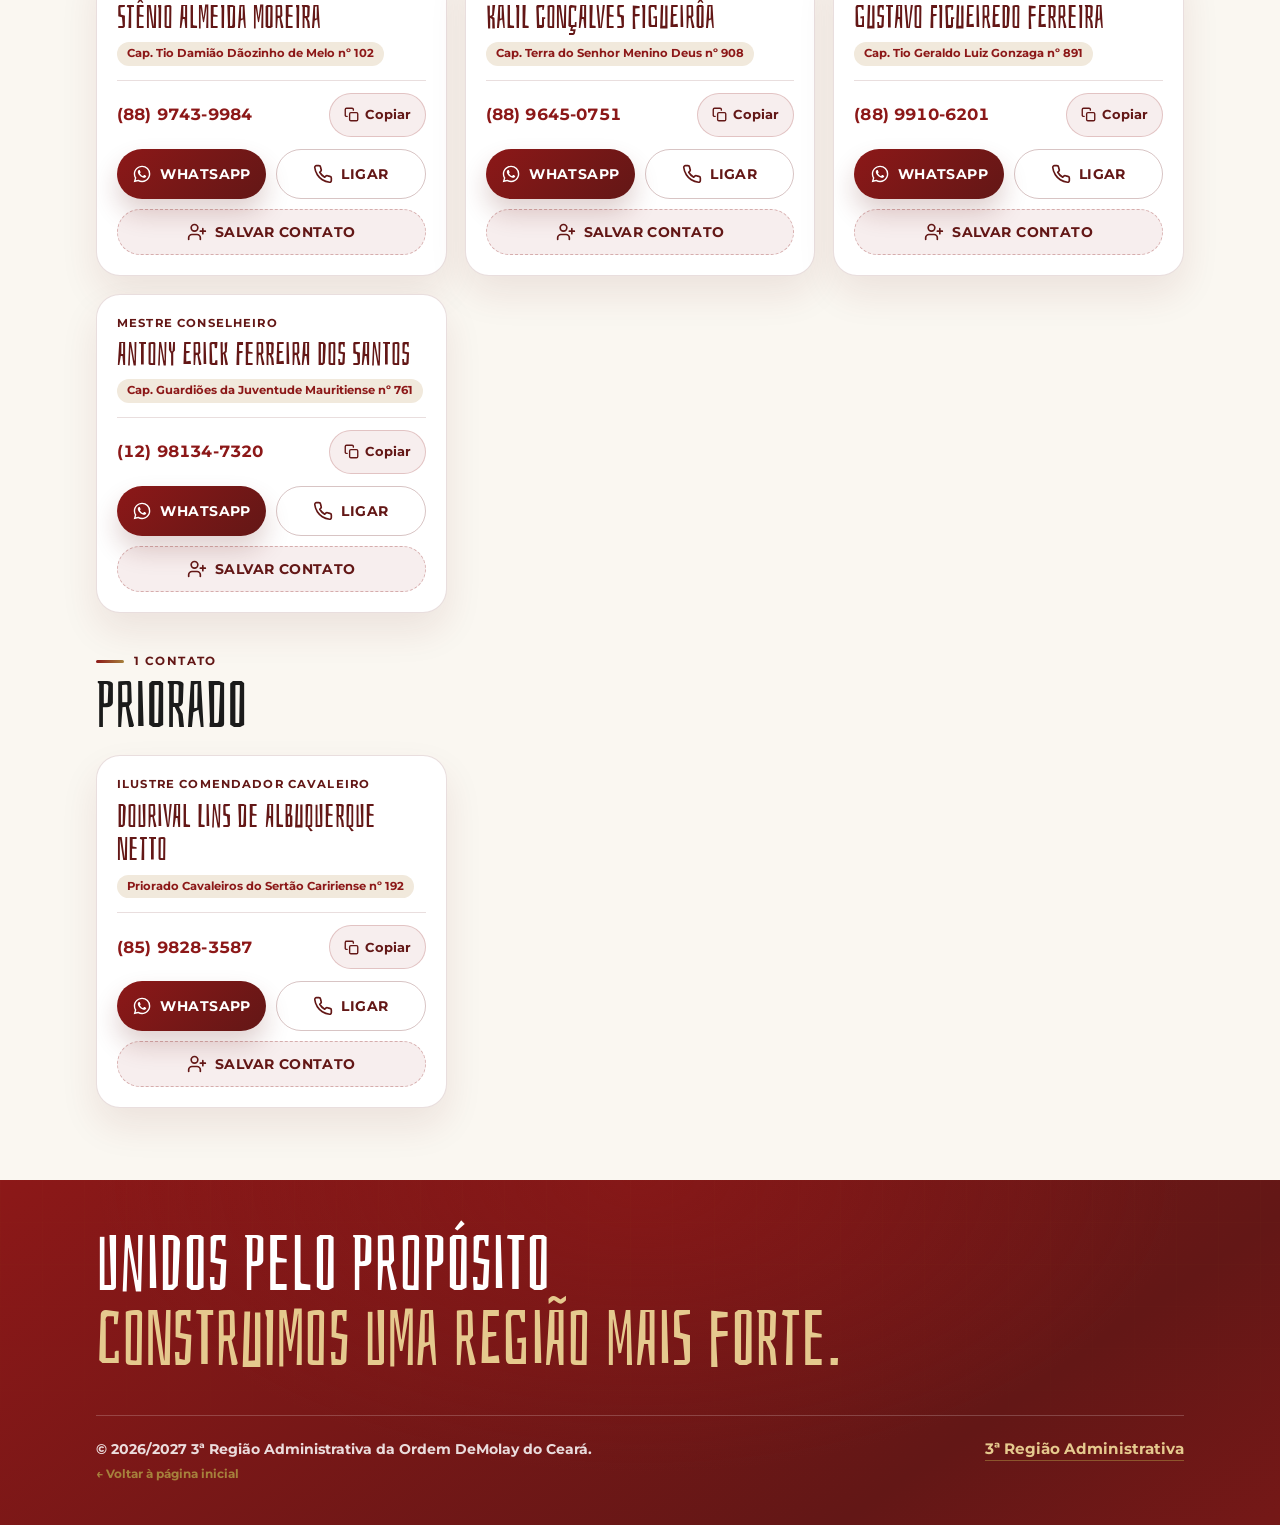
==== commit b622f7b4: "Update contatos.html" ====
--- a/contatos.html
+++ b/contatos.html
@@ -22,6 +22,29 @@
   <link rel="preconnect" href="https://fonts.gstatic.com" crossorigin>
 
   <link rel="stylesheet" href="css/style.css">
+
+  <style>
+    .home-link {
+      display: inline-flex;
+      align-items: center;
+      gap: 7px;
+      color: #A6813C;
+      font-size: 12px;
+      font-weight: 700;
+      text-decoration: none;
+      transition: opacity 0.2s ease;
+    }
+
+    .home-link:hover {
+      opacity: 0.75;
+    }
+
+    @media (max-width: 600px) {
+      .home-link {
+        font-size: 11px;
+      }
+    }
+  </style>
 </head>
 
 <body>
@@ -29,6 +52,11 @@
 
   <header class="hero">
     <div class="topbar">
+
+      <a href="index.html" class="home-link">
+        ← Página inicial
+      </a>
+
       <div class="topbar-logo">
         <img src="assets/EMBLEMA 3° OFICIALARIA - GCE-CE.png"
              alt="Emblema da 3ª Região Administrativa"
@@ -133,6 +161,10 @@
         </p>
         <span class="footer-site">3ª Região Administrativa</span>
       </div>
+
+      <a href="index.html" class="home-link">
+        ← Voltar à página inicial
+      </a>
     </div>
   </footer>
 
